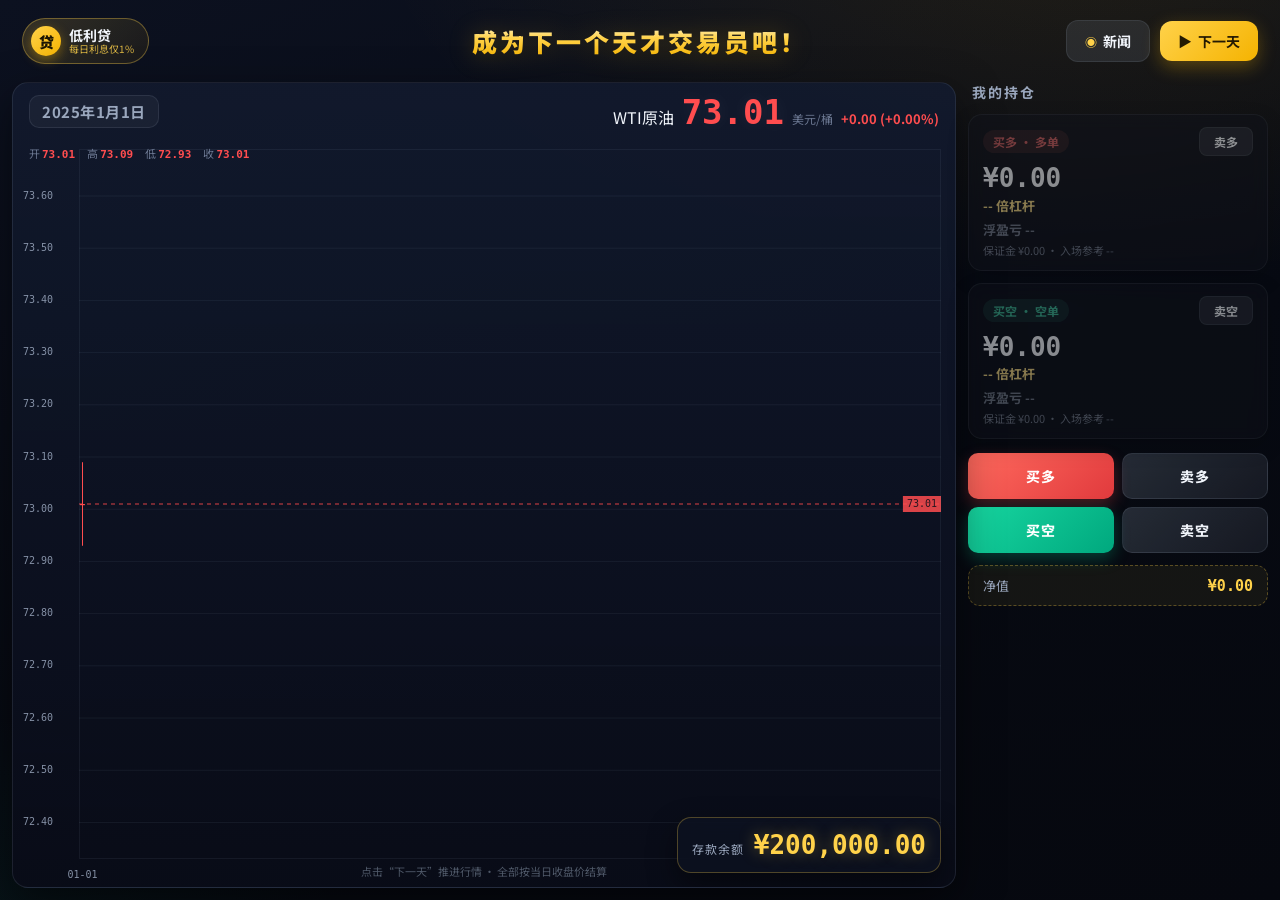
==== 天才交易员/index.html @ 1b388cec "Add files via upload" ====
<!DOCTYPE html>
<html lang="zh-CN">
<head>
<meta charset="UTF-8">
<meta name="viewport" content="width=device-width, initial-scale=1.0, user-scalable=no">
<title>天才交易员 · 原油模拟操盘</title>
<link rel="icon" href="data:image/svg+xml,<svg xmlns='http://www.w3.org/2000/svg' viewBox='0 0 100 100'><text y='.9em' font-size='90'>🛢️</text></svg>">
<link rel="stylesheet" href="css/style.css">
</head>
<body>
<div class="app">

  <!-- ======================= 顶部标题栏 ======================= -->
  <header class="topbar">
    <button class="loan-btn" id="btnLoan" type="button">
      <span class="loan-badge">贷</span>
      <span class="loan-text">
        <b>低利贷</b>
        <em>每日利息仅1%</em>
      </span>
    </button>

    <h1 class="brand-title">成为下一个天才交易员吧！</h1>

    <div class="top-actions">
      <button class="news-btn" id="btnNews" type="button">
        <span class="news-ico">◉</span>新闻
        <span class="news-dot" id="newsDot" hidden></span>
      </button>
      <button class="next-btn" id="btnNextDay" type="button">
        <span class="next-ico">▶</span>下一天
      </button>
    </div>
  </header>

  <!-- ======================= 主工作区 ======================= -->
  <main class="workbench">

    <!-- 图表区 -->
    <section class="chart-zone" id="chartZone">
      <div class="chart-hud">
        <div class="hud-date-group">
          <div class="hud-date" id="chartDate">2025年1月1日</div>
          <div class="loan-toast-wrap" id="loanToastWrap"></div>
        </div>
        <div class="hud-price-wrap">
          <span class="hud-name">WTI原油</span>
          <span class="hud-price" id="chartPrice">--</span>
          <span class="hud-unit">美元/桶</span>
          <span class="hud-change" id="chartChange">--</span>
        </div>
      </div>
      <div class="chart-canvas-box">
        <canvas id="chart" ></canvas>
        <div class="chart-legend">
          <span>开 <b id="lblOpen">--</b></span>
          <span>高 <b id="lblHigh" class="up-c">--</b></span>
          <span>低 <b id="lblLow" class="down-c">--</b></span>
          <span>收 <b id="lblClose">--</b></span>
        </div>
      </div>
      <!-- 右下现金浮层 -->
      <div class="cash-card">
        <div class="cash-row">
          <span class="cash-label">存款余额</span>
          <span class="cash-value" id="cashAmt">¥200,000.00</span>
        </div>
      </div>
      <div class="chart-tip">点击“下一天”推进行情 · 全部按当日收盘价结算</div>
    </section>

    <!-- 右侧持仓面板 -->
    <aside class="side-panel">
      <div class="panel-title">我的持仓</div>

      <!-- 多单 -->
      <div class="pos-card pos-long" id="posLongCard">
        <div class="pos-head">
          <span class="pos-tag long-tag">买多 · 多单</span>
          <button class="mini-btn" id="btnSellLongMini" type="button">卖多</button>
        </div>
        <div class="pos-body">
          <div class="pos-amt" id="longAmt">¥0.00</div>
          <div class="pos-lev" id="longLev">-- 倍杠杆</div>
          <div class="pos-pnl" id="longPnl">浮盈亏 --</div>
          <div class="pos-sub" id="longSub">保证金 ¥0.00 · 入场参考 --</div>
        </div>
      </div>

      <!-- 空单 -->
      <div class="pos-card pos-short" id="posShortCard">
        <div class="pos-head">
          <span class="pos-tag short-tag">买空 · 空单</span>
          <button class="mini-btn" id="btnSellShortMini" type="button">卖空</button>
        </div>
        <div class="pos-body">
          <div class="pos-amt" id="shortAmt">¥0.00</div>
          <div class="pos-lev" id="shortLev">-- 倍杠杆</div>
          <div class="pos-pnl" id="shortPnl">浮盈亏 --</div>
          <div class="pos-sub" id="shortSub">保证金 ¥0.00 · 入场参考 --</div>
        </div>
      </div>

      <!-- 操作矩阵 -->
      <div class="pos-actions">
        <button class="act act-long" id="btnBuyLong" type="button">买多</button>
        <button class="act act-sell" id="btnSellLong" type="button">卖多</button>
        <button class="act act-short" id="btnBuyShort" type="button">买空</button>
        <button class="act act-sell" id="btnSellShort" type="button">卖空</button>
      </div>

      <div class="panel-note" id="accountNote">
        <span>净值</span><b id="netWorth">¥0.00</b>
      </div>
    </aside>
  </main>
</div>

<!-- ======================= 弹层容器 ======================= -->

<!-- 交易弹窗：金额 + 杠杆 -->
<div class="modal-mask" id="modalTrade" hidden>
  <div class="modal trade-modal">
    <div class="modal-head">
      <h3 id="tradeTitle">买多</h3>
      <button class="modal-close" data-close="modalTrade" type="button">×</button>
    </div>
    <div class="trade-price-line">
      当前收盘价 <b id="tradePrice">--</b> 美元/桶
    </div>
    <div class="field">
      <label id="tradeAmountLabel">买入金额（元）</label>
      <input id="tradeAmount" type="number" min="1" step="100" placeholder="请输入金额">
      <div class="quick-amt" id="quickAmt">
        <button data-v="0.25" type="button">25%</button>
        <button data-v="0.5" type="button">50%</button>
        <button data-v="0.75" type="button">75%</button>
        <button data-v="1" type="button">全部</button>
      </div>
    </div>
    <div class="field" id="tradeLeverField">
      <label>杠杆倍数 <span class="muted" id="tradeLeverTip"></span></label>
      <div class="lever-chips" id="leverChips">
        <button data-l="1" type="button">1倍</button>
        <button data-l="2" type="button">2倍</button>
        <button data-l="3" type="button">3倍</button>
        <button data-l="5" type="button">5倍</button>
        <button data-l="10" type="button">10倍</button>
      </div>
    </div>
    <div class="trade-summary" id="tradeSummary"></div>
    <button class="btn-confirm" id="btnTradeOk" type="button">确认下单</button>
    <p class="risk-note" id="tradeRiskNote">杠杆放大收益与风险，浮亏超保证金将触发强制平仓。</p>
  </div>
</div>

<!-- 低利贷弹窗 -->
<div class="modal-mask" id="modalLoan" hidden>
  <div class="modal loan-modal">
    <div class="modal-head">
      <h3>🏦 低利贷</h3>
      <span class="loan-interest-tag">每日利息仅1%</span>
      <button class="modal-close" data-close="modalLoan" type="button">×</button>
    </div>
    <div class="loan-stats">
      <div class="loan-stat">
        <span>可用额度</span>
        <b id="loanAvailable">¥200,000.00</b>
      </div>
      <div class="loan-stat">
        <span>应还金额</span>
        <b class="loan-owed" id="loanOwed">¥0.00</b>
      </div>
    </div>
    <div class="field">
      <label>借贷金额（元）</label>
      <input id="loanBorrowAmt" type="number" min="1" step="100" placeholder="最多可借 ¥200,000">
      <button class="btn-line" id="btnLoanBorrow" type="button">立即借贷</button>
    </div>
    <div class="field">
      <label>还款金额（元）</label>
      <input id="loanRepayAmt" type="number" min="1" step="100" placeholder="请输入还款金额">
      <button class="btn-line danger" id="btnLoanRepay" type="button">立即还款</button>
      <button class="btn-line loan-repay-all" id="btnLoanRepayAll" type="button">一键还清</button>
    </div>
    <div class="loan-rules">
      逾期不还？每天利息照样计，还可能去天台晒太阳…
    </div>
  </div>
</div>

<!-- 新闻弹窗 -->
<div class="modal-mask" id="modalNews" hidden>
  <div class="modal news-modal">
    <div class="modal-head">
      <h3>📰 原油国际大新闻</h3>
      <span class="muted" id="newsCountLabel"></span>
      <button class="modal-close" data-close="modalNews" type="button">×</button>
    </div>
    <div class="news-list" id="newsList"></div>
  </div>
</div>

<!-- 轻提示 Toast -->
<div class="toast-wrap" id="toastWrap"></div>

<!-- 重大新闻弹窗 -->
<div class="modal-mask newsflash-mask" id="modalNewsFlash" hidden>
  <div class="newsflash">
    <button class="modal-close newsflash-close" id="btnFlashClose" type="button" aria-label="关闭新闻">×</button>
    <div class="flash-ico">📣</div>
    <h3>有重要新闻！</h3>
    <p id="flashText"></p>
  </div>
</div>

<!-- 强平提示 -->
<div class="modal-mask" id="modalLiquidation" hidden>
  <div class="newsflash liq">
    <div class="flash-ico">⚠️</div>
    <h3>亏损过多，已经强制平仓</h3>
    <p id="liqText"></p>
    <button class="btn-confirm" id="btnLiqOk" type="button">知道了</button>
  </div>
</div>

<!-- 游戏结束 -->
<div class="modal-mask gameover-mask" id="modalGameOver" hidden>
  <div class="gameover">
    <div class="go-roof">🌇</div>
    <h2 id="goTitle">你没有钱了，天台见！</h2>
    <p id="goText"></p>
    <button class="btn-restart" id="btnRestart" type="button">🔄 重新开始</button>
  </div>
</div>

<script src="js/data.js"></script>
<script src="js/game.js"></script>
<script src="js/chart.js"></script>
<script src="js/ui.js"></script>
</body>
</html>
---- 天才交易员/css/style.css ----
/* ============================================================
   天才交易员 · 暗色行情终端主题
   配色：红涨绿跌 / 金色强调 / 深色玻璃拟态
   ============================================================ */
@import url('https://fonts.googleapis.com/css2?family=Noto+Sans+SC:wght@400;500;700;900&family=DIN+Alternate:wght@700&display=swap');

:root {
  --bg-0: #070a12;
  --bg-1: #0c1120;
  --bg-2: #121a2e;
  --bg-3: #1a2338;
  --line: rgba(148, 163, 184, .14);
  --text-0: #f1f5fb;
  --text-1: #9aa7bd;
  --text-2: #6b7791;
  --gold: #ffd24a;
  --gold-2: #f5b301;
  --up: #ff4d4f;      /* 涨 / 多 红 */
  --down: #00c48c;    /* 跌 / 空 绿 */
  --glass: rgba(13, 19, 34, .72);
  --shadow: 0 16px 44px rgba(0, 0, 0, .5);
  --radius: 16px;
}

* { box-sizing: border-box; margin: 0; padding: 0; }
html, body { height: 100%; }
body {
  font-family: "Noto Sans SC", "PingFang SC", "Microsoft YaHei", system-ui, sans-serif;
  color: var(--text-0);
  background:
    radial-gradient(1200px 620px at 85% -10%, rgba(245, 179, 1, .10), transparent 60%),
    radial-gradient(900px 520px at -10% 110%, rgba(0, 196, 140, .08), transparent 55%),
    linear-gradient(160deg, var(--bg-1), var(--bg-0) 55%, #06080f);
  overflow: hidden;
}
button { font-family: inherit; cursor: pointer; }
input, button { outline: none; }

.up-c  { color: var(--up) !important; }
.down-c { color: var(--down) !important; }
.muted { color: var(--text-2); font-weight: 400; }

.app {
  height: 100vh;
  display: grid;
  grid-template-rows: auto 1fr;
  padding: 12px;
  gap: 12px;
}

/* ============================= 顶部栏 ============================= */
.topbar {
  position: relative;
  display: flex;
  align-items: center;
  justify-content: space-between;
  padding: 6px 10px;
  gap: 12px;
}
.brand-title {
  position: absolute;
  left: 50%;
  transform: translateX(-50%);
  font-size: 25px;
  font-weight: 900;
  letter-spacing: 3px;
  white-space: nowrap;
  background: linear-gradient(180deg, #fff7d9, var(--gold) 42%, var(--gold-2));
  -webkit-background-clip: text;
  background-clip: text;
  color: transparent;
  filter: drop-shadow(0 2px 12px rgba(245, 179, 1, .25));
}

/* 低利贷按钮 */
.loan-btn {
  display: flex;
  align-items: center;
  gap: 8px;
  padding: 7px 14px 7px 8px;
  border-radius: 999px;
  border: 1px solid rgba(255, 210, 74, .35);
  background: linear-gradient(135deg, rgba(255, 210, 74, .16), rgba(245, 179, 1, .06));
  color: var(--text-0);
  transition: .2s;
}
.loan-btn:hover { box-shadow: 0 0 0 2px rgba(255,210,74,.15), 0 8px 22px rgba(0,0,0,.35); transform: translateY(-1px); }
.loan-badge {
  width: 30px; height: 30px; border-radius: 50%;
  display: grid; place-items: center;
  font-size: 15px; font-weight: 900;
  background: linear-gradient(135deg, var(--gold), var(--gold-2));
  color: #1b1503;
  box-shadow: 0 4px 12px rgba(245,179,1,.4);
}
.loan-text { display: flex; flex-direction: column; align-items: flex-start; line-height: 1.1; }
.loan-text b { font-size: 14px; }
.loan-text em { font-size: 10px; color: var(--gold); font-style: normal; opacity: .85; }

.top-actions { display: flex; align-items: center; gap: 10px; margin-left: auto; }
.news-btn, .next-btn {
  position: relative;
  border: none;
  border-radius: 12px;
  padding: 10px 18px;
  font-size: 14px;
  font-weight: 700;
  color: #fff;
  display: flex; align-items: center; gap: 6px;
  transition: .18s;
}
.news-btn {
  background: rgba(148, 163, 184, .14);
  border: 1px solid var(--line);
  color: var(--text-0);
}
.news-btn:hover { background: rgba(148, 163, 184, .24); }
.news-ico { color: var(--gold); font-size: 12px; }
.news-dot {
  position: absolute; top: 6px; right: 7px;
  width: 9px; height: 9px; border-radius: 50%;
  background: #ff4d4f;
  box-shadow: 0 0 0 3px rgba(255,77,79,.25), 0 0 10px rgba(255,77,79,.8);
  animation: pulse 1.2s infinite;
}
@keyframes pulse { 50% { opacity: .55; } }
.next-btn {
  background: linear-gradient(135deg, var(--gold), var(--gold-2));
  color: #241a02;
  box-shadow: 0 6px 18px rgba(245, 179, 1, .3);
}
.next-btn:hover { filter: brightness(1.08); transform: translateY(-1px); }
.next-btn:active { transform: scale(.97); }

/* ============================= 工作区 ============================= */
.workbench {
  display: grid;
  grid-template-columns: 1fr 300px;
  gap: 12px;
  min-height: 0;
}

/* 图表区 */
.chart-zone {
  position: relative;
  display: flex;
  flex-direction: column;
  border-radius: var(--radius);
  overflow: hidden;
  background: linear-gradient(180deg, rgba(18,26,46,.9), rgba(9,12,24,.96));
  border: 1px solid var(--line);
  box-shadow: var(--shadow);
  min-width: 0;
}
.chart-hud {
  display: flex;
  justify-content: space-between;
  align-items: flex-start;
  padding: 12px 16px 6px;
  gap: 8px;
}
.hud-date-group { display: flex; align-items: flex-start; gap: 8px; min-width: 0; }
.hud-date {
  font-size: 15px; font-weight: 700; color: var(--text-1);
  background: rgba(255,255,255,.04);
  border: 1px solid var(--line);
  padding: 5px 12px; border-radius: 10px;
  letter-spacing: .5px;
}
.loan-toast-wrap { min-width: 0; max-width: min(430px, 46vw); }
.loan-toast-wrap .toast { white-space: normal; }
.hud-price-wrap { display: flex; align-items: baseline; gap: 8px; flex-wrap: wrap; justify-content: flex-end; }
.hud-price {
  font-family: "DIN Alternate", Consolas, monospace;
  font-size: 34px; font-weight: 700; line-height: 1;
  color: var(--text-0);
  text-shadow: 0 0 18px rgba(255,255,255,.08);
}
.hud-unit { font-size: 12px; color: var(--text-2); }
.hud-change { font-size: 13px; font-weight: 700; }

.chart-canvas-box { flex: 1; position: relative; min-height: 0; margin: 2px 6px 4px; }
#chart { width: 100%; height: 100%; display: block; }
.chart-legend {
  position: absolute; left: 10px; top: 8px;
  display: flex; gap: 12px; font-size: 11px; color: var(--text-2);
  pointer-events: none;
}
.chart-legend b { font-family: Consolas, monospace; }
.chart-tip {
  position: absolute; bottom: 8px; left: 50%; transform: translateX(-50%);
  font-size: 11px; color: rgba(148,163,184,.5);
  white-space: nowrap;
}

/* 右下现金浮层 */
.cash-card {
  position: absolute;
  right: 14px; bottom: 14px;
  display: flex; flex-direction: column; gap: 8px;
  padding: 12px 14px;
  border-radius: 14px;
  background: var(--glass);
  backdrop-filter: blur(10px);
  border: 1px solid rgba(255, 210, 74, .28);
  box-shadow: 0 12px 30px rgba(0,0,0,.45);
  min-width: 240px;
  z-index: 5;
}
.cash-row { display: flex; justify-content: space-between; align-items: baseline; gap: 10px; }
.cash-label { font-size: 12px; color: var(--text-1); letter-spacing: 1px; }
.cash-value {
  font-family: "DIN Alternate", Consolas, monospace;
  font-size: 26px; font-weight: 700;
  color: var(--gold);
  text-shadow: 0 0 16px rgba(255,210,74,.35);
  transition: color .2s;
}
.cash-value.danger { color: var(--up); }
.cash-actions { display: flex; gap: 8px; }

/* 通用动作按钮 */
.act {
  flex: 1;
  border: none;
  border-radius: 10px;
  padding: 10px 6px;
  font-size: 14px;
  font-weight: 800;
  letter-spacing: 1px;
  transition: .16s;
  color: #fff;
}
.act:active { transform: scale(.96); }
.act-long  { background: linear-gradient(135deg, #ff6a5e, #e13a3d); box-shadow: 0 6px 16px rgba(255,77,79,.28); }
.act-long:hover { filter: brightness(1.1); }
.act-short { background: linear-gradient(135deg, #17d6a0, #00a87e); box-shadow: 0 6px 16px rgba(0,196,140,.28); }
.act-short:hover { filter: brightness(1.1); }
.act-sell  {
  background: linear-gradient(135deg, rgba(148,163,184,.22), rgba(148,163,184,.1));
  border: 1px solid var(--line);
  color: var(--text-0);
}
.act-sell:hover { background: rgba(148,163,184,.32); }

/* ============================= 右侧面板 ============================= */
.side-panel {
  display: flex;
  flex-direction: column;
  gap: 12px;
  min-height: 0;
}
.panel-title { font-size: 14px; font-weight: 700; color: var(--text-1); letter-spacing: 2px; padding: 0 4px; }

.pos-card {
  border-radius: 14px;
  padding: 12px 14px;
  background: var(--glass);
  backdrop-filter: blur(8px);
  border: 1px solid var(--line);
  box-shadow: 0 8px 22px rgba(0,0,0,.3);
  transition: .2s;
}
.pos-card.pos-empty { opacity: .55; filter: saturate(.6); }
.pos-card.pos-danger {
  animation: dangerPulse .9s infinite;
  border-color: rgba(255, 77, 79, .55);
}
@keyframes dangerPulse {
  50% { box-shadow: 0 0 0 3px rgba(255, 77, 79, .28), 0 0 20px rgba(255, 77, 79, .22); }
}
.pos-card.flash-long  { animation: warnLong .5s 3; }
.pos-card.flash-short { animation: warnShort .5s 3; }
@keyframes warnLong { 50% { box-shadow: 0 0 0 2px rgba(255,77,79,.7); } }
@keyframes warnShort { 50% { box-shadow: 0 0 0 2px rgba(0,196,140,.7); } }
.pos-head { display: flex; justify-content: space-between; align-items: center; margin-bottom: 8px; }
.pos-tag { font-size: 12px; font-weight: 700; padding: 3px 10px; border-radius: 999px; }
.long-tag  { background: rgba(255,77,79,.14); color: var(--up); }
.short-tag { background: rgba(0,196,140,.14); color: var(--down); }
.mini-btn {
  border: none; border-radius: 8px; padding: 5px 14px;
  font-size: 12px; font-weight: 700;
  background: rgba(148,163,184,.16); color: var(--text-0);
  border: 1px solid var(--line);
}
.mini-btn:hover { background: rgba(148,163,184,.3); }
.pos-amt {
  font-family: "DIN Alternate", Consolas, monospace;
  font-size: 26px; font-weight: 700;
  line-height: 1.1;
}
.pos-lev { font-size: 13px; color: var(--gold); font-weight: 700; margin: 3px 0 5px; }
.pos-pnl { font-size: 13px; font-weight: 700; }
.pos-sub { font-size: 11px; color: var(--text-2); margin-top: 3px; }

.pos-actions {
  display: grid;
  grid-template-columns: 1fr 1fr;
  gap: 8px;
  margin-top: 2px;
}
.pos-actions .act { padding: 12px 6px; }
.pos-card.flash-long { border-color: rgba(255,77,79,.4); }

.panel-note {
  display: flex; justify-content: space-between; align-items: center;
  padding: 10px 14px;
  border-radius: 12px;
  background: rgba(255,210,74,.06);
  border: 1px dashed rgba(255,210,74,.3);
  font-size: 13px; color: var(--text-1);
}
.panel-note b { color: var(--gold); font-size: 15px; font-family: Consolas, monospace; }
.panel-note b.danger { color: var(--up); }

/* ============================= 弹窗 ============================= */
.modal-mask {
  position: fixed; inset: 0;
  background: rgba(3,6,12,.68);
  backdrop-filter: blur(6px);
  display: grid; place-items: center;
  z-index: 60;
  animation: fadeIn .16s;
}
@keyframes fadeIn { from { opacity: 0; } }
.modal-mask[hidden] { display: none; }
.modal {
  width: min(440px, calc(100vw - 28px));
  max-height: calc(100vh - 40px);
  overflow-y: auto;
  border-radius: 18px;
  background: linear-gradient(180deg, #161f36, #0d1424);
  border: 1px solid rgba(148,163,184,.2);
  box-shadow: 0 24px 60px rgba(0,0,0,.6);
  padding: 18px 20px 20px;
  animation: popIn .18s ease-out;
}
@keyframes popIn { from { opacity: 0; transform: translateY(12px) scale(.97); } }
.modal-head { display: flex; align-items: center; gap: 10px; margin-bottom: 14px; }
.modal-head h3 { font-size: 18px; font-weight: 800; letter-spacing: 1px; flex: 1; }
.modal-close {
  position: relative; z-index: 1;
  width: 42px; height: 42px; flex: 0 0 42px;
  display: grid; place-items: center;
  border-radius: 50%;
  border: none; padding: 0; font-size: 26px; line-height: 1;
  background: rgba(148,163,184,.12); color: var(--text-1);
  pointer-events: auto;
}
.modal-close:hover { background: rgba(148,163,184,.28); color: #fff; }
.modal-close:active { transform: scale(.94); }

.trade-price-line { font-size: 13px; color: var(--text-1); padding: 8px 10px; border-radius: 10px; background: rgba(255,255,255,.03); margin-bottom: 14px; }
.trade-price-line b { color: var(--gold); font-family: Consolas, monospace; font-size: 16px; }

.field { margin-bottom: 14px; }
.field > label { display: block; font-size: 13px; color: var(--text-1); margin-bottom: 7px; }
.field input {
  width: 100%;
  padding: 12px 14px;
  font-size: 18px;
  font-family: Consolas, monospace;
  color: var(--text-0);
  background: rgba(0,0,0,.28);
  border: 1px solid rgba(148,163,184,.24);
  border-radius: 10px;
  transition: .15s;
}
.field input:focus { border-color: var(--gold); box-shadow: 0 0 0 3px rgba(255,210,74,.12); }
input::-webkit-outer-spin-button, input::-webkit-inner-spin-button { -webkit-appearance: none; }

.quick-amt { display: flex; gap: 6px; margin-top: 7px; }
.quick-amt button {
  flex: 1; border-radius: 8px; padding: 6px 0; font-size: 12px;
  border: 1px solid var(--line); background: rgba(148,163,184,.08); color: var(--text-1);
}
.quick-amt button:hover { background: rgba(148,163,184,.2); color: #fff; }

.lever-chips { display: flex; gap: 8px; flex-wrap: wrap; }
.lever-chips button {
  flex: 1; min-width: 56px;
  padding: 11px 6px; border-radius: 10px;
  border: 1px solid var(--line);
  background: rgba(148,163,184,.08);
  color: var(--text-0); font-size: 14px; font-weight: 700;
  transition: .14s;
}
.lever-chips button:hover { border-color: var(--gold); }
.lever-chips button.active {
  background: linear-gradient(135deg, var(--gold), var(--gold-2));
  color: #241a02; border-color: transparent;
  box-shadow: 0 4px 14px rgba(245,179,1,.35);
}

.trade-summary {
  margin: 4px 0 12px;
  padding: 10px 12px;
  border-radius: 10px;
  background: rgba(255,255,255,.03);
  font-size: 12px; color: var(--text-1); line-height: 1.7;
}
.trade-summary b { color: var(--gold); font-family: Consolas, monospace; }

.btn-confirm {
  width: 100%;
  border: none;
  border-radius: 12px;
  padding: 13px;
  font-size: 16px; font-weight: 800; letter-spacing: 2px;
  color: #241a02;
  background: linear-gradient(135deg, var(--gold), var(--gold-2));
  box-shadow: 0 8px 20px rgba(245,179,1,.3);
  transition: .15s;
}
.btn-confirm:hover { filter: brightness(1.08); }
.btn-confirm:active { transform: scale(.98); }
.btn-confirm.sell-btn { background: linear-gradient(135deg, #56618a, #3b4560); color: #fff; box-shadow: none; }

.risk-note { margin-top: 10px; text-align: center; font-size: 11px; color: rgba(255,77,79,.75); }

/* 低利贷 */
.loan-interest-tag {
  font-size: 11px; font-weight: 700; color: var(--gold);
  padding: 3px 10px; border-radius: 999px;
  background: rgba(255,210,74,.12);
}
.loan-stats { display: flex; gap: 10px; margin-bottom: 16px; }
.loan-stat {
  flex: 1; text-align: center;
  padding: 12px 8px; border-radius: 12px;
  background: rgba(255,255,255,.03);
  border: 1px solid var(--line);
}
.loan-stat span { display: block; font-size: 12px; color: var(--text-2); margin-bottom: 6px; }
.loan-stat b { font-family: Consolas, monospace; font-size: 20px; }
.loan-owed { color: var(--up); }
.btn-line {
  width: 100%; margin-top: 8px;
  border: none; border-radius: 10px; padding: 11px;
  font-weight: 700; letter-spacing: 2px;
  background: linear-gradient(135deg, var(--gold), var(--gold-2)); color: #241a02;
}
.btn-line.danger { background: linear-gradient(135deg, rgba(255,77,79,.85), rgba(255,77,79,.6)); color:#fff; }
.btn-line.loan-repay-all { background: rgba(148,163,184,.14); color: var(--text-0); border: 1px solid var(--line); }
.btn-line:disabled { cursor: not-allowed; opacity: .45; filter: grayscale(.4); }
.loan-rules { margin-top: 14px; font-size: 11px; color: var(--text-2); text-align: center; }

/* 新闻 */
.news-modal { width: min(560px, calc(100vw - 28px)); padding-bottom: 8px; }
.news-list { display: flex; flex-direction: column; gap: 4px; max-height: 60vh; overflow-y: auto; padding-right: 4px; }
.news-item {
  display: flex; gap: 10px; align-items: flex-start;
  padding: 9px 10px; border-radius: 10px;
  border-left: 3px solid rgba(148,163,184,.25);
  background: rgba(255,255,255,.025);
}
.news-item.important { border-left-color: var(--gold); background: rgba(255,210,74,.05); }
.news-item .nd { font-size: 11px; color: var(--text-2); font-family: Consolas, monospace; min-width: 76px; padding-top: 2px; }
.news-item .nt { font-size: 13px; line-height: 1.5; color: var(--text-0); }
.news-item .tag-imp {
  flex-shrink: 0; font-size: 10px; font-weight: 700; color: var(--gold);
  border: 1px solid rgba(255,210,74,.4); padding: 0 6px; border-radius: 6px;
  margin-top: 2px;
}
.news-empty { text-align: center; color: var(--text-2); padding: 40px 0; }

/* Toast */
.toast-wrap { position: fixed; top: 70px; left: 50%; transform: translateX(-50%); z-index: 80; display: flex; flex-direction: column; gap: 8px; align-items: center; pointer-events: none; }
.toast {
  padding: 10px 18px; border-radius: 12px;
  background: rgba(15, 22, 40, .92);
  border: 1px solid rgba(255,210,74,.35);
  box-shadow: 0 12px 30px rgba(0,0,0,.5);
  color: var(--text-0); font-size: 14px;
  animation: toastIn .25s;
  backdrop-filter: blur(8px);
}
.toast.err { border-color: rgba(255,77,79,.5); color: #ffb3b4; }
.toast.ok { border-color: rgba(0,196,140,.45); }
@keyframes toastIn { from { opacity: 0; transform: translateY(-10px); } }

/* 弹窗 flash（重要新闻/强平） */
.newsflash-mask { z-index: 70; }
.newsflash {
  position: relative;
  width: min(420px, calc(100vw - 30px));
  text-align: center;
  border-radius: 20px;
  padding: 26px 22px;
  background: linear-gradient(180deg, #1c2742, #0e1526);
  border: 1px solid rgba(255,210,74,.45);
  box-shadow: 0 0 60px rgba(245,179,1,.18), var(--shadow);
  animation: popIn .2s ease-out;
}
.newsflash-close { position: absolute; top: 10px; right: 12px; }
.newsflash .flash-ico { font-size: 44px; animation: bounce 1s infinite; }
@keyframes bounce { 50% { transform: translateY(-6px); } }
.newsflash h3 { font-size: 22px; margin: 10px 0 8px; letter-spacing: 2px; color: var(--gold); }
.newsflash p { font-size: 13px; color: var(--text-1); line-height: 1.7; margin-bottom: 16px; }
.newsflash.liq { border-color: rgba(255,77,79,.5); box-shadow: 0 0 60px rgba(255,77,79,.18), var(--shadow); }
.newsflash.liq h3 { color: var(--up); }

/* 游戏结束 */
.gameover-mask { z-index: 90; background: radial-gradient(700px 500px at 50% 30%, rgba(255,77,79,.12), transparent 60%), rgba(3,5,10,.8); backdrop-filter: blur(10px); }
.gameover { text-align: center; animation: popIn .3s ease-out; }
.go-roof { font-size: 80px; filter: drop-shadow(0 10px 30px rgba(255,160,60,.5)); }
.gameover h2 {
  font-size: 34px; font-weight: 900; letter-spacing: 3px; margin: 14px 0 10px;
  background: linear-gradient(180deg, #fff, #ff9a76);
  -webkit-background-clip: text; background-clip: text; color: transparent;
}
.gameover p { color: var(--text-1); font-size: 14px; margin-bottom: 26px; line-height: 1.8; }
.btn-restart {
  border: none; border-radius: 999px; padding: 14px 40px;
  font-size: 17px; font-weight: 800; letter-spacing: 2px;
  color: #241a02;
  background: linear-gradient(135deg, var(--gold), var(--gold-2));
  box-shadow: 0 10px 30px rgba(245,179,1,.35);
  transition: .15s;
}
.btn-restart:hover { transform: translateY(-2px); filter: brightness(1.08); }

/* 滚动条 */
::-webkit-scrollbar { width: 7px; height: 7px; }
::-webkit-scrollbar-thumb { background: rgba(148,163,184,.28); border-radius: 4px; }
::-webkit-scrollbar-track { background: transparent; }

@media (max-width: 900px) {
  .brand-title { font-size: 18px; letter-spacing: 1px; }
  .workbench { grid-template-columns: 1fr; }
  .side-panel { flex-direction: row; flex-wrap: wrap; }
  .pos-card { flex: 1; min-width: 240px; }
  .side-panel .panel-title, .panel-note { display: none; }
}
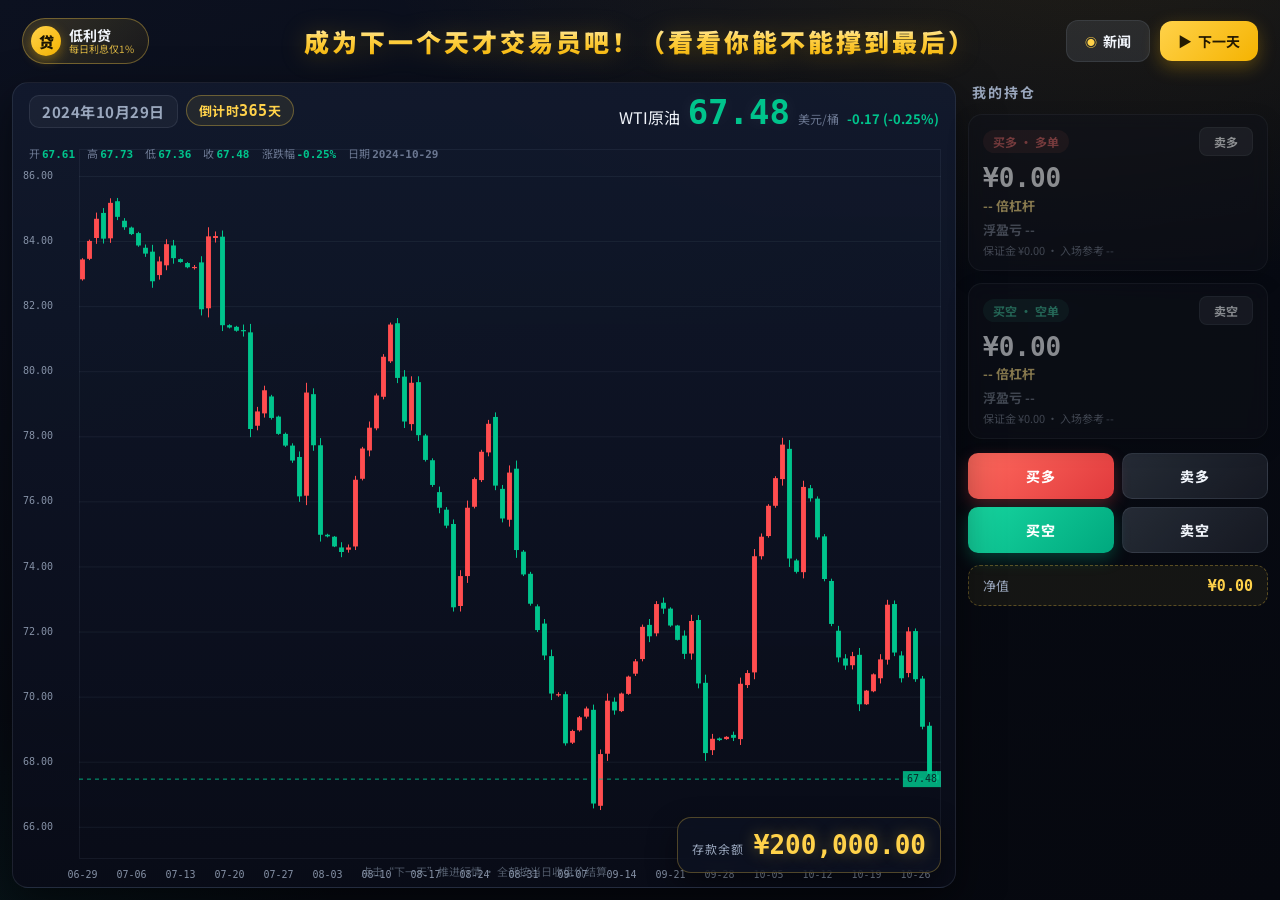
==== commit b53e324f: "Add files via upload" ====
--- a/天才交易员/index.html
+++ b/天才交易员/index.html
@@ -20,7 +20,7 @@
       </span>
     </button>
 
-    <h1 class="brand-title">成为下一个天才交易员吧！</h1>
+    <h1 class="brand-title">成为下一个天才交易员吧！（看看你能不能撑到最后）</h1>
 
     <div class="top-actions">
       <button class="news-btn" id="btnNews" type="button">
@@ -40,7 +40,8 @@
     <section class="chart-zone" id="chartZone">
       <div class="chart-hud">
         <div class="hud-date-group">
-          <div class="hud-date" id="chartDate">2025年1月1日</div>
+          <div class="hud-date" id="chartDate">2023年1月1日</div>
+          <div class="hud-count">倒计时 <b id="daysLeft">365</b> 天</div>
           <div class="loan-toast-wrap" id="loanToastWrap"></div>
         </div>
         <div class="hud-price-wrap">
@@ -57,6 +58,8 @@
           <span>高 <b id="lblHigh" class="up-c">--</b></span>
           <span>低 <b id="lblLow" class="down-c">--</b></span>
           <span>收 <b id="lblClose">--</b></span>
+          <span>涨跌幅 <b id="lblPct">--</b></span>
+          <span>日期 <b id="lblDate">--</b></span>
         </div>
       </div>
       <!-- 右下现金浮层 -->
--- a/天才交易员/css/style.css
+++ b/天才交易员/css/style.css
@@ -167,6 +167,15 @@
   padding: 5px 12px; border-radius: 10px;
   letter-spacing: .5px;
 }
+.hud-count {
+  display: inline-flex; align-items: center;
+  font-size: 13px; font-weight: 700; color: var(--gold);
+  background: rgba(255, 210, 74, .08);
+  border: 1px solid rgba(255, 210, 74, .32);
+  padding: 5px 12px; border-radius: 999px;
+  white-space: nowrap; letter-spacing: .5px;
+}
+.hud-count b { font-family: Consolas, monospace; font-size: 15px; }
 .loan-toast-wrap { min-width: 0; max-width: min(430px, 46vw); }
 .loan-toast-wrap .toast { white-space: normal; }
 .hud-price-wrap { display: flex; align-items: baseline; gap: 8px; flex-wrap: wrap; justify-content: flex-end; }
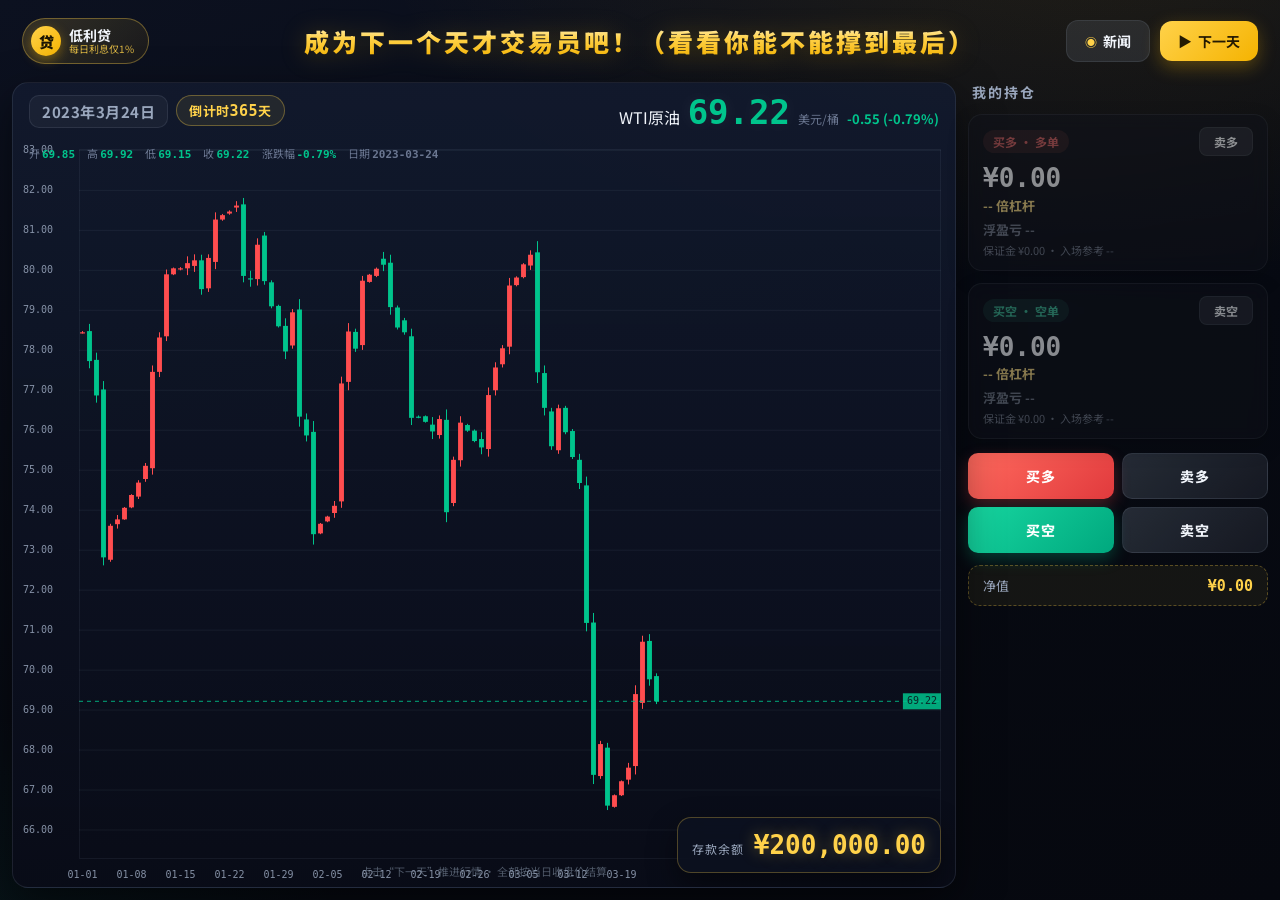
==== commit 50cd7c02: "Add files via upload" ====
--- a/天才交易员/index.html
+++ b/天才交易员/index.html
@@ -2,7 +2,7 @@
 <html lang="zh-CN">
 <head>
 <meta charset="UTF-8">
-<meta name="viewport" content="width=device-width, initial-scale=1.0, user-scalable=no">
+<meta name="viewport" content="width=device-width, initial-scale=1.0, viewport-fit=cover, user-scalable=no">
 <title>天才交易员 · 原油模拟操盘</title>
 <link rel="icon" href="data:image/svg+xml,<svg xmlns='http://www.w3.org/2000/svg' viewBox='0 0 100 100'><text y='.9em' font-size='90'>🛢️</text></svg>">
 <link rel="stylesheet" href="css/style.css">
--- a/天才交易员/css/style.css
+++ b/天才交易员/css/style.css
@@ -32,6 +32,7 @@
     radial-gradient(900px 520px at -10% 110%, rgba(0, 196, 140, .08), transparent 55%),
     linear-gradient(160deg, var(--bg-1), var(--bg-0) 55%, #06080f);
   overflow: hidden;
+  min-width: 320px;
 }
 button { font-family: inherit; cursor: pointer; }
 input, button { outline: none; }
@@ -42,6 +43,7 @@
 
 .app {
   height: 100vh;
+  height: 100dvh;
   display: grid;
   grid-template-rows: auto 1fr;
   padding: 12px;
@@ -541,3 +543,28 @@
   .pos-card { flex: 1; min-width: 240px; }
   .side-panel .panel-title, .panel-note { display: none; }
 }
+
+@media (max-width: 900px) and (orientation: landscape) {
+  .app {
+    padding: max(6px, env(safe-area-inset-top)) max(8px, env(safe-area-inset-right)) max(6px, env(safe-area-inset-bottom)) max(8px, env(safe-area-inset-left));
+    gap: 6px;
+  }
+  .topbar { padding: 2px 6px; gap: 6px; }
+  .brand-title { font-size: 15px; }
+  .loan-btn { padding: 4px 8px 4px 5px; }
+  .loan-badge { width: 24px; height: 24px; font-size: 12px; }
+  .loan-text b { font-size: 11px; }
+  .loan-text em { font-size: 8px; }
+  .news-btn, .next-btn { padding: 7px 10px; font-size: 12px; }
+  .workbench { grid-template-columns: minmax(0, 1fr) 220px; gap: 6px; }
+  .side-panel { flex-direction: column; flex-wrap: nowrap; gap: 6px; }
+  .pos-card { min-width: 0; padding: 8px 10px; }
+  .pos-amt { font-size: 20px; }
+  .pos-sub { font-size: 10px; }
+  .pos-actions .act { padding: 8px 4px; font-size: 12px; }
+  .chart-hud { padding: 7px 10px 3px; }
+  .hud-date, .hud-count { padding: 3px 7px; font-size: 11px; }
+  .hud-price { font-size: 26px; }
+  .cash-card { right: 8px; bottom: 8px; min-width: 190px; padding: 8px 10px; }
+  .cash-value { font-size: 20px; }
+}
